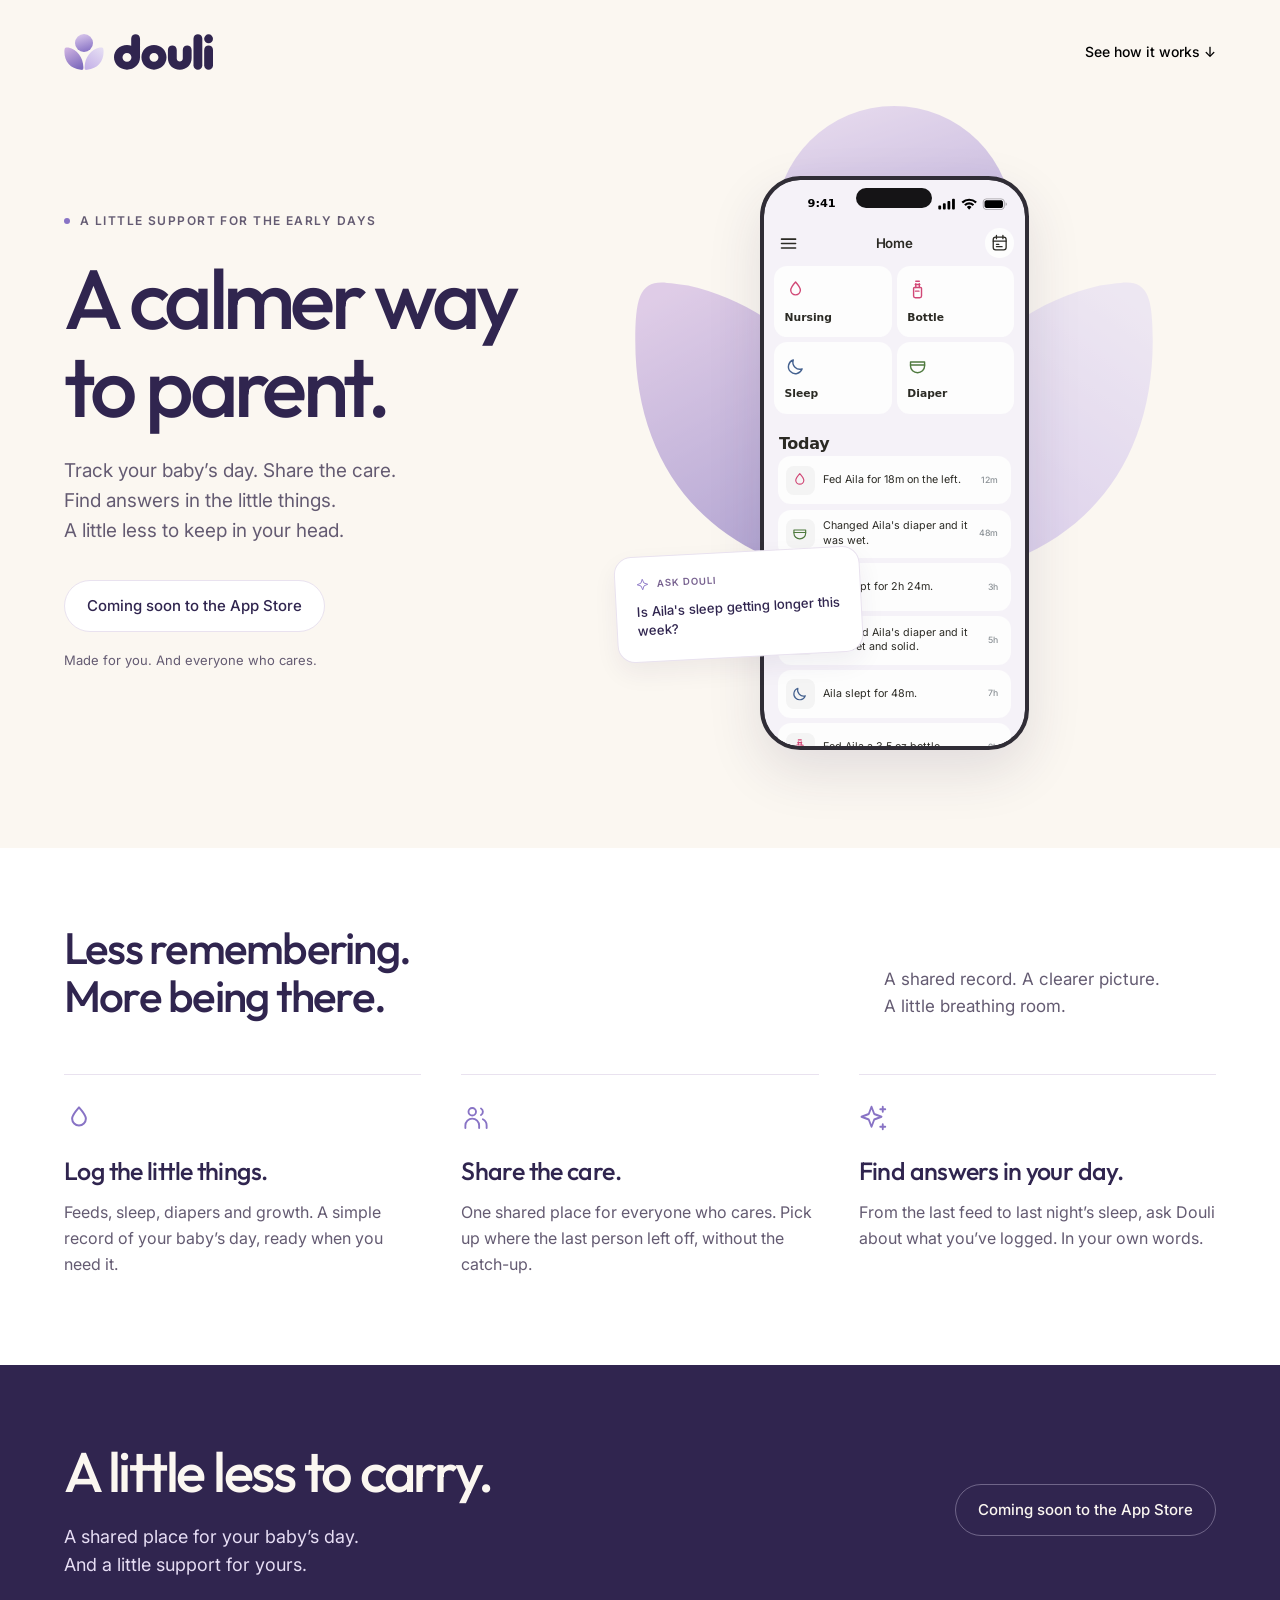
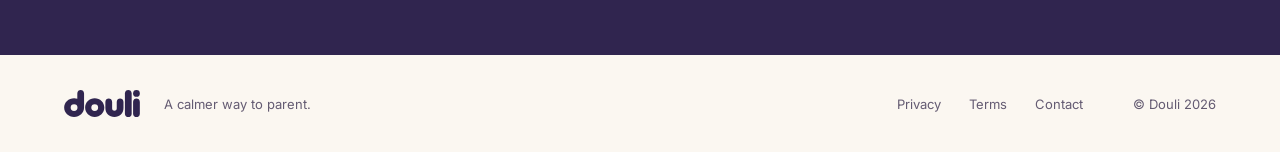
==== index.html @ 7cd70895 ""See how it works" moves to the header, phones included Co-Authored-By: Claude Opus 5.5 <noreply@ant" ====
<!doctype html>
<html lang="en">
<head>
  <meta charset="utf-8">
  <meta name="viewport" content="width=device-width, initial-scale=1, viewport-fit=cover">
  <title>Douli: Shared Baby Tracker for Feeds, Sleep &amp; Diapers</title>
  <meta name="description" content="Douli is a calm baby tracker for the whole household. Log feeds, bottles, sleep and diapers in a tap, share one log with your partner and family, and ask Douli AI about the little things.">
  <link rel="canonical" href="https://getdouli.com/">
  <meta name="theme-color" content="#FBF7F1">
  <meta property="og:type" content="website">
  <meta property="og:site_name" content="Douli">
  <meta property="og:url" content="https://getdouli.com/">
  <meta property="og:title" content="Douli: a calmer way to parent">
  <meta property="og:description" content="Track your baby's day. Share the care. Find answers in the little things.">
  <meta property="og:image" content="https://getdouli.com/img/og.png">
  <meta property="og:image:width" content="1200">
  <meta property="og:image:height" content="630">
  <meta property="og:image:alt" content="Douli: a calmer way to parent.">
  <meta name="twitter:card" content="summary_large_image">
  <meta name="twitter:title" content="Douli: a calmer way to parent">
  <meta name="twitter:description" content="Track your baby's day. Share the care. Find answers in the little things.">
  <meta name="twitter:image" content="https://getdouli.com/img/og.png">
  <script type="application/ld+json">
  {
    "@context": "https://schema.org",
    "@graph": [
      {
        "@type": "WebSite",
        "@id": "https://getdouli.com/#website",
        "url": "https://getdouli.com/",
        "name": "Douli",
        "publisher": { "@id": "https://getdouli.com/#organization" }
      },
      {
        "@type": "Organization",
        "@id": "https://getdouli.com/#organization",
        "name": "Studio 4074",
        "url": "https://getdouli.com/",
        "logo": "https://getdouli.com/icon.png",
        "email": "hello@getdouli.com"
      },
      {
        "@type": "MobileApplication",
        "name": "Douli",
        "url": "https://getdouli.com/",
        "operatingSystem": "iOS",
        "applicationCategory": "HealthApplication",
        "description": "A calm baby tracker for the whole household: feeds, bottles, sleep and diapers in one shared log, with Douli AI for questions about the little things.",
        "image": "https://getdouli.com/img/og.png",
        "offers": { "@type": "Offer", "price": "0", "priceCurrency": "USD" },
        "publisher": { "@id": "https://getdouli.com/#organization" }
      }
    ]
  }
  </script>
  <link rel="icon" href="icon.png">
  <link rel="apple-touch-icon" href="apple-touch-icon.png">
  <link rel="preconnect" href="https://fonts.googleapis.com">
  <link rel="preconnect" href="https://fonts.gstatic.com" crossorigin>
  <link rel="stylesheet" href="https://fonts.googleapis.com/css2?family=Inter:wght@400;500;600&family=Outfit:wght@500&display=swap">
  <link rel="stylesheet" href="styles.css">
</head>
<!-- coming-soon: hides every "Get the app" button and App Store badge and
     shows the .soon pills instead. Remove the class at launch. -->
<body class="coming-soon">
  <!-- Built from the Paper file "Nura", page "Website" (Desktop, Mobile and
       "Get the app modal" artboards). -->

  <svg width="0" height="0" style="position:absolute" aria-hidden="true">
    <defs>
      <linearGradient id="petal-a" x1=".28" y1="0" x2=".6" y2="1"><stop stop-color="#D8C6EB"/><stop offset="1" stop-color="#8873C5"/></linearGradient>
      <linearGradient id="petal-b" x1=".2" y1="0" x2=".65" y2="1"><stop stop-color="#CDB1E1"/><stop offset="1" stop-color="#7D6ABC"/></linearGradient>
      <linearGradient id="petal-c" x1=".8" y1="0" x2=".2" y2="1"><stop stop-color="#E5DDF3"/><stop offset="1" stop-color="#C4B1E7"/></linearGradient>
      <symbol id="symbol" viewBox="0 0 200 180">
        <circle cx="100" cy="45" r="45" fill="url(#petal-a)"/>
        <path d="M14 67C4 66 2 72 2 89C2 139 32 173 84 179C95 181 97 177 97 166C96 119 66 78 22 68C19 67.5 16 67.1 14 67Z" fill="url(#petal-b)"/>
        <path d="M186 67C196 66 198 72 198 89C198 139 168 173 116 179C105 181 103 177 103 166C104 119 134 78 178 68C181 67.5 184 67.1 186 67Z" fill="url(#petal-c)"/>
      </symbol>
      <symbol id="wordmark" viewBox="0 0 213 76">
        <path fill-rule="evenodd" d="M37 9.5C37-3.167 56-3.167 56 9.5V49.5C56 64.8 43.6 76 28 76C12.4 76 0 64.5 0 49.5C0 34.5 12.4 23 28 23C31.2 23 34.2 23.5 37 24.5V9.5ZM37.5 49.5A9.6 9.6 0 1 0 18.3 49.5A9.6 9.6 0 1 0 37.5 49.5Z"/>
        <path fill-rule="evenodd" d="M113 49.5C113 64.5 101 76 86 76C71 76 59 64.5 59 49.5C59 34.5 71 23 86 23C101 23 113 34.5 113 49.5ZM95.6 49.5A9.6 9.6 0 1 0 76.4 49.5A9.6 9.6 0 1 0 95.6 49.5Z"/>
        <path d="M116 33.5C116 20.833 135 20.833 135 33.5V52C135 60.5 148 60.5 148 52V33.5C148 20.833 167 20.833 167 33.5V51C167 66.4 156.3 76 141.5 76C126.7 76 116 66.4 116 51V33.5Z"/>
        <path d="M171 9.5C171-3.167 190-3.167 190 9.5V66.5C190 79.167 171 79.167 171 66.5V9.5Z"/>
        <path d="M194 33.5C194 20.833 213 20.833 213 33.5V66.5C213 79.167 194 79.167 194 66.5V33.5Z"/>
        <circle cx="203.5" cy="9.5" r="9.5"/>
      </symbol>
      <symbol id="i-apple" viewBox="0 0 24 24"><path fill="currentColor" d="M17.05 12.536c.031 3.232 2.836 4.307 2.867 4.321-.024.076-.448 1.532-1.478 3.037-.89 1.301-1.813 2.596-3.268 2.623-1.43.026-1.89-.848-3.525-.848-1.634 0-2.144.821-3.498.874-1.404.053-2.474-1.407-3.372-2.703-1.835-2.651-3.237-7.49-1.354-10.758.936-1.623 2.609-2.65 4.425-2.676 1.382-.027 2.687.927 3.525.927.838 0 2.412-1.147 4.061-.979.69.029 2.628.279 3.873 2.1-.1.062-2.313 1.347-2.287 4.082M14.36 4.473c.746-.903 1.248-2.16 1.111-3.41-1.075.043-2.376.716-3.147 1.619-.691.799-1.296 2.078-1.132 3.303 1.198.093 2.422-.609 3.168-1.512"/></symbol>
      <symbol id="i-drop" viewBox="0 0 24 24"><path d="M12 3.5c3.2 3.6 5.5 6.3 5.5 9.1A5.5 5.5 0 0 1 12 18a5.5 5.5 0 0 1-5.5-5.4c0-2.8 2.3-5.5 5.5-9.1Z" fill="none" stroke="currentColor" stroke-width="1.6" stroke-linecap="round" stroke-linejoin="round"/></symbol>
      <symbol id="i-bottle" viewBox="0 0 24 24"><g fill="none" stroke="currentColor" stroke-width="1.6" stroke-linecap="round" stroke-linejoin="round"><path d="M10 2.6h4M9.4 6.2h5.2M8.5 9.6h7a1 1 0 0 1 1 1v8.8a2 2 0 0 1-2 2h-5a2 2 0 0 1-2-2v-8.8a1 1 0 0 1 1-1Z"/><path d="M10 5.4V9.6m4-4.2v4.2M9.6 13.8h4"/></g></symbol>
      <symbol id="i-moon" viewBox="0 0 24 24"><path d="M19.5 14.6A8 8 0 0 1 9.4 4.5a8 8 0 1 0 10.1 10.1Z" fill="none" stroke="currentColor" stroke-width="1.6" stroke-linecap="round" stroke-linejoin="round"/></symbol>
      <symbol id="i-diaper" viewBox="0 0 24 24"><g fill="none" stroke="currentColor" stroke-width="1.6" stroke-linecap="round" stroke-linejoin="round"><path d="M4 6.8h16v4.6c0 4.2-3.6 7.6-8 7.6s-8-3.4-8-7.6Z"/><path d="M4 10.2h16"/></g></symbol>
      <symbol id="i-people" viewBox="0 0 24 24"><g fill="none" stroke="currentColor" stroke-width="1.5" stroke-linecap="round"><circle cx="9" cy="7" r="3"/><path d="M3.5 20v-2a5.5 5.5 0 0 1 11 0v2M16 4.4a3 3 0 0 1 0 5.2M17.5 13a5.5 5.5 0 0 1 3 5v2"/></g></symbol>
      <symbol id="i-sparkles" viewBox="0 0 24 24"><path d="m10 3 2.2 5.8L18 11l-5.8 2.2L10 19l-2.2-5.8L2 11l5.8-2.2ZM19 3v4m-2-2h4m-2 12v4m-2-2h4" fill="none" stroke="currentColor" stroke-width="1.5" stroke-linecap="round" stroke-linejoin="round"/></symbol>
      <symbol id="i-spark" viewBox="0 0 24 24"><path d="m12 3 2.5 6.5L21 12l-6.5 2.5L12 21l-2.5-6.5L3 12l6.5-2.5Z" fill="none" stroke="currentColor" stroke-width="1.5"/></symbol>
    </defs>
  </svg>

  <div class="paper">
    <header class="site-header wrap">
      <a class="brand" href="./" aria-label="Douli home">
        <svg class="brand-symbol" aria-hidden="true"><use href="#symbol"/></svg>
        <svg class="brand-wordmark" aria-hidden="true"><use href="#wordmark"/></svg>
      </a>
      <nav class="site-nav">
        <a href="#how">See how it works ↓</a>
        <button class="button button-ink button-sm" type="button" data-get-app>
          <svg aria-hidden="true"><use href="#i-apple"/></svg>Get the app
        </button>
      </nav>
      <!-- Swap the href for the App Store listing once it's live. -->
      <a class="badge badge-nav" href="#get"><img src="img/app-store-badge.svg" alt="Download on the App Store" width="120" height="40"></a>
    </header>

    <section class="hero wrap">
      <div class="hero-copy">
        <p class="eyebrow"><span class="dot" aria-hidden="true"></span>A little support for the early days</p>
        <h1>A calmer way<br>to parent.</h1>
        <p class="lede">Track your baby’s day. Share the care.<br>Find answers in the little things.<br>A little less to keep in your head.</p>
        <div class="hero-actions">
          <button class="button button-ink button-lg" type="button" data-get-app>
            <svg aria-hidden="true"><use href="#i-apple"/></svg>Get the app
          </button>
          <a class="badge badge-hero" href="#get"><img src="img/app-store-badge.svg" alt="Download on the App Store" width="180" height="60"></a>
          <span class="soon">Coming soon to the App Store</span>
        </div>
        <p class="hero-note">Made for you. And everyone who cares.</p>
      </div>

      <div class="hero-art" role="img" aria-label="Douli's Home screen: Nursing, Bottle, Sleep and Diaper tiles above today's log, with an Ask Douli question beside it">
        <svg class="hero-petals" aria-hidden="true"><use href="#symbol"/></svg>
        <div class="phone">
          <div class="screen">
            <div class="status">
              <span class="status-time">9:41</span>
              <svg class="status-icons" viewBox="0 0 82 22" aria-hidden="true"><path d="M3.7 13H2.5a1 1 0 0 0-1 1v2.5a1 1 0 0 0 1 1h1.2a1 1 0 0 0 1-1V14a1 1 0 0 0-1-1m5.2-2.5H7.7a1 1 0 0 0-1 1v5a1 1 0 0 0 1 1h1.2a1 1 0 0 0 1-1v-5a1 1 0 0 0-1-1M14.1 8h-1.2a1 1 0 0 0-1 1v7.5a1 1 0 0 0 1 1h1.2a1 1 0 0 0 1-1V9a1 1 0 0 0-1-1m5.2-2.5h-1.2a1 1 0 0 0-1 1v10a1 1 0 0 0 1 1h1.2a1 1 0 0 0 1-1v-10a1 1 0 0 0-1-1"/><path fill-rule="evenodd" d="M36.57 7.8c2.49 0 4.88.92 6.68 2.58.14.13.36.12.49 0l1.3-1.27a.34.34 0 0 0 0-.5 12.55 12.55 0 0 0-16.93 0 .34.34 0 0 0 0 .5l1.3 1.26c.13.13.34.14.48 0a10 10 0 0 1 6.68-2.57m0 4.22a5.4 5.4 0 0 1 3.67 1.44c.14.13.35.13.48 0l1.3-1.33a.37.37 0 0 0-.01-.52 7.9 7.9 0 0 0-10.88 0 .37.37 0 0 0 0 .52l1.29 1.32c.13.14.34.14.48 0 1-.92 2.31-1.43 3.67-1.43m2.52 2.8q0 .15-.1.28l-2.18 2.45a.3.3 0 0 1-.24.11.3.3 0 0 1-.24-.1l-2.18-2.46a.43.43 0 0 1 .01-.56 3.44 3.44 0 0 1 4.82 0 .4.4 0 0 1 .11.28"/><path fill-rule="evenodd" opacity=".35" d="M70.5 5c2.05 0 3.08 0 3.88.34a4.3 4.3 0 0 1 2.28 2.28c.34.8.34 1.83.34 3.88s0 3.08-.34 3.88a4.3 4.3 0 0 1-2.28 2.28c-.8.34-1.83.34-3.88.34h-12c-2.05 0-3.08 0-3.88-.34a4.3 4.3 0 0 1-2.28-2.28c-.34-.8-.34-1.83-.34-3.88s0-3.08.34-3.88a4.3 4.3 0 0 1 2.28-2.28C55.42 5 56.45 5 58.5 5zM58.28 6c-1.85 0-2.77 0-3.48.36a3.3 3.3 0 0 0-1.44 1.44C53 8.5 53 9.43 53 11.28v.44c0 1.85 0 2.77.36 3.48a3.3 3.3 0 0 0 1.44 1.44c.7.36 1.63.36 3.48.36h12.44c1.85 0 2.77 0 3.48-.36a3.3 3.3 0 0 0 1.44-1.44c.36-.7.36-1.63.36-3.48v-.44c0-1.85 0-2.77-.36-3.48a3.3 3.3 0 0 0-1.44-1.44C73.5 6 72.57 6 70.72 6z"/><path d="M54 11c0-1.4 0-2.1.27-2.63a2.5 2.5 0 0 1 1.1-1.1C55.9 7 56.6 7 58 7h13c1.4 0 2.1 0 2.64.27q.72.37 1.09 1.1C75 8.9 75 9.6 75 11v1c0 1.4 0 2.1-.27 2.64a2.5 2.5 0 0 1-1.1 1.09C73.1 16 72.4 16 71 16H58c-1.4 0-2.1 0-2.63-.27a2.5 2.5 0 0 1-1.1-1.1C54 14.1 54 13.4 54 12z"/><path opacity=".35" d="M78 9.5v4.08a2.2 2.2 0 0 0 1.33-2.04A2.2 2.2 0 0 0 78 9.5"/></svg>
            </div>
            <div class="app-bar">
              <svg class="app-menu" viewBox="0 0 24 24" aria-hidden="true"><path d="M4 7h16M4 12h16M4 17h16" fill="none" stroke="currentColor" stroke-width="1.8" stroke-linecap="round"/></svg>
              <span class="app-title">Home</span>
              <span class="app-cal"><svg viewBox="0 0 24 24" aria-hidden="true"><g fill="none" stroke="currentColor" stroke-width="1.6" stroke-linecap="round" stroke-linejoin="round"><rect x="4" y="5" width="16" height="16" rx="3"/><path d="M8 3v4m8-4v4M4 10h16M8 14h3m-3 3h7"/></g></svg></span>
            </div>
            <div class="tiles">
              <div class="tile"><svg class="c-feed"><use href="#i-drop"/></svg>Nursing</div>
              <div class="tile"><svg class="c-feed"><use href="#i-bottle"/></svg>Bottle</div>
              <div class="tile"><svg class="c-sleep"><use href="#i-moon"/></svg>Sleep</div>
              <div class="tile"><svg class="c-diaper"><use href="#i-diaper"/></svg>Diaper</div>
            </div>
            <p class="today">Today</p>
            <ul class="rows">
              <li><span class="row-icon"><svg class="c-feed"><use href="#i-drop"/></svg></span><span class="row-text">Fed Aila for 18m on the left.</span><span class="row-age">12m</span></li>
              <li><span class="row-icon"><svg class="c-diaper"><use href="#i-diaper"/></svg></span><span class="row-text">Changed Aila's diaper and it was wet.</span><span class="row-age">48m</span></li>
              <li><span class="row-icon"><svg class="c-sleep"><use href="#i-moon"/></svg></span><span class="row-text">Aila slept for 2h 24m.</span><span class="row-age">3h</span></li>
              <li><span class="row-icon"><svg class="c-diaper"><use href="#i-diaper"/></svg></span><span class="row-text">Changed Aila's diaper and it was wet and solid.</span><span class="row-age">5h</span></li>
              <li><span class="row-icon"><svg class="c-sleep"><use href="#i-moon"/></svg></span><span class="row-text">Aila slept for 48m.</span><span class="row-age">7h</span></li>
              <li><span class="row-icon"><svg class="c-feed"><use href="#i-bottle"/></svg></span><span class="row-text">Fed Aila a 3.5 oz bottle.</span><span class="row-age">9h</span></li>
            </ul>
          </div>
          <span class="island" aria-hidden="true"></span>
        </div>
        <div class="ask-card">
          <p class="ask-label"><svg aria-hidden="true"><use href="#i-spark"/></svg>Ask Douli</p>
          <p class="ask-question">Is Aila's sleep getting longer this week?</p>
        </div>
      </div>
    </section>
  </div>

  <section class="benefits" id="how">
    <div class="wrap">
      <div class="benefits-head">
        <h2>Less remembering.<br>More being there.</h2>
        <p>A shared record. A clearer picture.<br>A little breathing room.</p>
      </div>
      <div class="benefit-grid">
        <article class="benefit">
          <svg class="benefit-icon" aria-hidden="true"><use href="#i-drop"/></svg>
          <h3>Log the little things.</h3>
          <p>Feeds, sleep, diapers and growth. A simple record of your baby’s day, ready when you need it.</p>
        </article>
        <article class="benefit" id="shared">
          <svg class="benefit-icon" aria-hidden="true"><use href="#i-people"/></svg>
          <h3>Share the care.</h3>
          <p>One shared place for everyone who cares. Pick up where the last person left off, without the catch-up.</p>
        </article>
        <article class="benefit">
          <svg class="benefit-icon" aria-hidden="true"><use href="#i-sparkles"/></svg>
          <h3>Find answers in your day.</h3>
          <p>From the last feed to last night’s sleep, ask Douli about what you’ve logged. In your own words.</p>
        </article>
      </div>
    </div>
  </section>

  <section class="closing" id="get">
    <div class="wrap closing-inner">
      <div class="closing-copy">
        <h2>A little less <br class="m-break">to carry.</h2>
        <p>A shared place for your baby’s day.<br>And a little support for yours.</p>
      </div>
      <button class="button button-paper button-xl" type="button" data-get-app>
        <svg aria-hidden="true"><use href="#i-apple"/></svg>Get the app
      </button>
      <span class="soon soon-on-ink">Coming soon to the App Store</span>
      <a class="badge badge-closing" href="#get"><img src="img/app-store-badge.svg" alt="Download on the App Store" width="180" height="60"></a>
    </div>
  </section>

  <footer class="site-footer">
    <div class="wrap footer-inner">
      <div class="footer-brand">
        <svg class="footer-wordmark" role="img" aria-label="douli"><use href="#wordmark"/></svg>
        <span>A calmer way to parent.</span>
      </div>
      <div class="footer-links">
        <a href="privacy.html">Privacy</a>
        <!-- No terms page yet. -->
        <a href="privacy.html">Terms</a>
        <a href="mailto:hello@getdouli.com">Contact</a>
        <span class="footer-copy">© Douli 2026</span>
      </div>
    </div>
  </footer>

  <!-- "Get the app": a QR code to scan on desktop. -->
  <div class="modal" id="get-app" hidden>
    <div class="modal-scrim" data-close></div>
    <div class="modal-card" role="dialog" aria-modal="true" aria-labelledby="get-app-title">
      <button class="modal-close" type="button" data-close aria-label="Close">
        <svg viewBox="0 0 24 24" aria-hidden="true"><path d="m6 6 12 12M18 6 6 18" fill="none" stroke="currentColor" stroke-width="1.6" stroke-linecap="round"/></svg>
      </button>
      <div class="brand brand-modal" aria-hidden="true">
        <svg class="brand-symbol"><use href="#symbol"/></svg>
        <svg class="brand-wordmark"><use href="#wordmark"/></svg>
      </div>
      <h2 id="get-app-title">A little support,<br>one scan away.</h2>
      <p>Scan with your phone’s camera<br>to download Douli from the App Store.</p>
      <!-- PLACEHOLDER: the design's sample QR. Replace with one generated from
           the App Store URL once the listing is live. -->
      <div class="qr">
        <svg viewBox="0 0 33 33" role="img" aria-label="QR code for the App Store"><rect width="33" height="33" fill="#FFFFFF"/><path fill="#30254F" d="M4 4h7v1h-7zM13 4h1v1h-1zM16 4h1v1h-1zM22 4h7v1h-7zM4 5h1v1h-1zM10 5h1v1h-1zM14 5h3v1h-3zM18 5h2v1h-2zM22 5h1v1h-1zM28 5h1v1h-1zM4 6h1v1h-1zM6 6h3v1h-3zM10 6h1v1h-1zM12 6h3v1h-3zM16 6h1v1h-1zM19 6h2v1h-2zM22 6h1v1h-1zM24 6h3v1h-3zM28 6h1v1h-1zM4 7h1v1h-1zM6 7h3v1h-3zM10 7h1v1h-1zM13 7h3v1h-3zM18 7h1v1h-1zM22 7h1v1h-1zM24 7h3v1h-3zM28 7h1v1h-1zM4 8h1v1h-1zM6 8h3v1h-3zM10 8h1v1h-1zM14 8h1v1h-1zM17 8h3v1h-3zM22 8h1v1h-1zM24 8h3v1h-3zM28 8h1v1h-1zM4 9h1v1h-1zM10 9h1v1h-1zM13 9h1v1h-1zM17 9h3v1h-3zM22 9h1v1h-1zM28 9h1v1h-1zM4 10h7v1h-7zM12 10h1v1h-1zM14 10h1v1h-1zM16 10h1v1h-1zM18 10h1v1h-1zM20 10h1v1h-1zM22 10h7v1h-7zM12 11h3v1h-3zM16 11h2v1h-2zM4 12h3v1h-3zM8 12h5v1h-5zM14 12h2v1h-2zM18 12h1v1h-1zM20 12h3v1h-3zM26 12h1v1h-1zM4 13h1v1h-1zM7 13h1v1h-1zM9 13h1v1h-1zM11 13h2v1h-2zM14 13h2v1h-2zM20 13h2v1h-2zM28 13h1v1h-1zM4 14h1v1h-1zM6 14h1v1h-1zM10 14h1v1h-1zM13 14h1v1h-1zM17 14h1v1h-1zM19 14h1v1h-1zM21 14h1v1h-1zM23 14h2v1h-2zM5 15h2v1h-2zM8 15h1v1h-1zM15 15h1v1h-1zM19 15h1v1h-1zM23 15h1v1h-1zM26 15h3v1h-3zM4 16h5v1h-5zM10 16h3v1h-3zM16 16h1v1h-1zM20 16h4v1h-4zM25 16h2v1h-2zM5 17h3v1h-3zM13 17h1v1h-1zM15 17h3v1h-3zM21 17h1v1h-1zM23 17h1v1h-1zM25 17h1v1h-1zM4 18h1v1h-1zM6 18h1v1h-1zM10 18h1v1h-1zM12 18h1v1h-1zM14 18h3v1h-3zM18 18h4v1h-4zM23 18h3v1h-3zM28 18h1v1h-1zM5 19h1v1h-1zM8 19h2v1h-2zM11 19h1v1h-1zM14 19h1v1h-1zM16 19h5v1h-5zM23 19h1v1h-1zM25 19h4v1h-4zM4 20h1v1h-1zM8 20h3v1h-3zM12 20h1v1h-1zM14 20h2v1h-2zM18 20h7v1h-7zM26 20h3v1h-3zM12 21h2v1h-2zM15 21h1v1h-1zM18 21h1v1h-1zM20 21h1v1h-1zM24 21h1v1h-1zM26 21h3v1h-3zM4 22h7v1h-7zM12 22h1v1h-1zM14 22h1v1h-1zM17 22h1v1h-1zM20 22h1v1h-1zM22 22h1v1h-1zM24 22h1v1h-1zM4 23h1v1h-1zM10 23h1v1h-1zM12 23h1v1h-1zM15 23h1v1h-1zM19 23h2v1h-2zM24 23h1v1h-1zM26 23h1v1h-1zM4 24h1v1h-1zM6 24h3v1h-3zM10 24h1v1h-1zM12 24h1v1h-1zM14 24h1v1h-1zM16 24h1v1h-1zM19 24h9v1h-9zM4 25h1v1h-1zM6 25h3v1h-3zM10 25h1v1h-1zM13 25h1v1h-1zM15 25h3v1h-3zM20 25h1v1h-1zM23 25h2v1h-2zM26 25h2v1h-2zM4 26h1v1h-1zM6 26h3v1h-3zM10 26h1v1h-1zM12 26h1v1h-1zM14 26h3v1h-3zM18 26h1v1h-1zM20 26h1v1h-1zM22 26h1v1h-1zM26 26h1v1h-1zM28 26h1v1h-1zM4 27h1v1h-1zM10 27h1v1h-1zM12 27h2v1h-2zM16 27h5v1h-5zM25 27h4v1h-4zM4 28h7v1h-7zM12 28h2v1h-2zM15 28h1v1h-1zM18 28h1v1h-1zM21 28h1v1h-1zM26 28h1v1h-1zM28 28h1v1h-1z"/></svg>
      </div>
      <a class="badge badge-modal" href="#get"><img src="img/app-store-badge.svg" alt="Download on the App Store" width="144" height="48"></a>
    </div>
  </div>

  <script>
    (function () {
      var modal = document.getElementById('get-app');
      var lastFocus = null;
      function open() {
        lastFocus = document.activeElement;
        modal.hidden = false;
        document.documentElement.classList.add('modal-open');
        modal.querySelector('.modal-close').focus();
      }
      function close() {
        modal.hidden = true;
        document.documentElement.classList.remove('modal-open');
        if (lastFocus) lastFocus.focus();
      }
      document.querySelectorAll('[data-get-app]').forEach(function (b) { b.addEventListener('click', open); });
      modal.querySelectorAll('[data-close]').forEach(function (b) { b.addEventListener('click', close); });
      document.addEventListener('keydown', function (e) { if (e.key === 'Escape' && !modal.hidden) close(); });
    })();
  </script>
</body>
</html>
---- styles.css ----
/* Built from the Paper file "Nura", page "Website": a warm-paper hero with the
   phone and an Ask Douli card, a white benefits band, a deep-ink closing band,
   and a QR "Get the app" dialog on desktop. Light only, as designed.
   Colours are the Douli Lavender brand (DouliKit Palette, "MARK: Brand").
   The phone mock keeps the design's own category colours. */
:root {
  --paper: #FBF7F1;
  --white: #FFFFFF;
  --ink: #30254F;
  --body: #645B72;
  --lavender: #8873C5;
  --lavender-ink: #77618F;
  --line: #E9E2EF;
  --on-ink: #E6DDF4;
  --close-bg: #F1EBF5;
  --scrim: rgba(30, 24, 43, 0.46);

  /* The phone mock */
  --mock-screen: #F5F2F8;
  --mock-card: #FDFDFD;
  --mock-sunken: #F4F4F4;
  --mock-ink: #2B2A24;
  --mock-muted: #8B9196;
  --mock-feed: #D14876;
  --mock-sleep: #44618F;
  --mock-diaper: #4F7A3F;
  --bezel: #302D36;

  --display: "Outfit", "Avenir Next", "Helvetica Neue", Arial, sans-serif;
  --text: "Inter", -apple-system, BlinkMacSystemFont, "Segoe UI", Arial, sans-serif;
  color-scheme: light;
}

* { box-sizing: border-box; }

html { -webkit-text-size-adjust: 100%; scroll-behavior: smooth; }
html.modal-open { overflow: hidden; }

body {
  margin: 0;
  background: var(--paper);
  color: var(--ink);
  font-family: var(--text);
  font-size: 16px;
  line-height: 1.5;
  -webkit-font-smoothing: antialiased;
  -moz-osx-font-smoothing: grayscale;
}

img { max-width: 100%; display: block; }

a { color: inherit; }
a:focus-visible, button:focus-visible { outline: 2px solid var(--lavender); outline-offset: 3px; border-radius: 8px; }

.wrap {
  width: 100%;
  max-width: 1440px;
  margin: 0 auto;
  padding-left: max(88px, env(safe-area-inset-left, 0px));
  padding-right: max(88px, env(safe-area-inset-right, 0px));
}

h1, h2, h3 { margin: 0; font-family: var(--display); font-weight: 500; text-wrap: balance; }

/* Brand mark: the petal symbol beside the drawn wordmark. */

.brand { display: inline-flex; align-items: center; gap: 10px; color: var(--ink); text-decoration: none; }
.brand-symbol { width: 40px; height: 36px; flex: none; }
.brand-wordmark { width: 99px; height: 36px; flex: none; fill: var(--ink); }

/* Buttons */

.button {
  display: inline-flex;
  align-items: center;
  justify-content: center;
  gap: 12px;
  border: 0;
  border-radius: 999px;
  font-family: var(--text);
  font-weight: 500;
  cursor: pointer;
  text-decoration: none;
  white-space: nowrap;
  transition: transform 0.15s ease, background-color 0.15s ease;
}

.button:hover { transform: translateY(-1px); }
.button svg { width: 21px; height: 24px; flex: none; }

.button-ink { background: var(--ink); color: var(--paper); }
.button-ink:hover { background: #241B3E; }
.button-paper { background: var(--paper); color: var(--ink); font-weight: 600; }
.button-paper:hover { background: var(--white); }

.button-sm { padding: 14px 23px; font-size: 14px; line-height: 20px; }
.button-lg { padding: 19px 27px; font-size: 16px; line-height: 22px; }
.button-xl { padding: 21px 30px; font-size: 16px; line-height: 22px; }

.badge { display: none; flex: none; }
.badge img { width: 100%; height: auto; }

.text-link { font-size: 14px; font-weight: 500; line-height: 20px; color: #000000; text-decoration: none; }
.text-link:hover { text-decoration: underline; text-underline-offset: 3px; }

/* Header */

.site-header {
  display: flex;
  align-items: center;
  justify-content: space-between;
  min-height: 104px;
  padding-block: 24px;
  padding-left: max(64px, env(safe-area-inset-left, 0px));
  padding-right: max(64px, env(safe-area-inset-right, 0px));
}

.site-nav { display: flex; align-items: center; gap: 36px; }
.site-nav > a { font-size: 14px; font-weight: 500; line-height: 20px; color: #000000; text-decoration: none; }
.site-nav > a:hover { color: var(--ink); text-decoration: underline; text-underline-offset: 3px; }

/* Hero */

.paper { background: var(--paper); }

.hero {
  display: flex;
  gap: 64px;
  padding-top: 72px;
  padding-bottom: 54px;
  min-height: 744px;
}

.hero-copy {
  display: flex;
  flex-direction: column;
  align-items: flex-start;
  flex: 0 0 570px;
  min-width: 0;
  padding-top: 36px;
}

.eyebrow {
  display: flex;
  align-items: center;
  gap: 10px;
  margin: 0;
  color: var(--body);
  font-size: 12px;
  font-weight: 600;
  letter-spacing: 0.12em;
  line-height: 18px;
  text-transform: uppercase;
}

.dot { width: 6px; height: 6px; border-radius: 99px; background: var(--lavender); flex: none; }

h1 {
  margin-top: 24px;
  font-size: 84px;
  line-height: 88px;
  letter-spacing: -0.055em;
  color: var(--ink);
}

.lede { margin: 26px 0 0; max-width: 470px; color: var(--body); font-size: 19px; line-height: 30px; }

.hero-actions { display: flex; align-items: center; gap: 24px; margin-top: 34px; flex-wrap: wrap; }
.hero-note { margin: 18px 0 0; color: var(--body); font-size: 13px; line-height: 20px; }

/* The art is drawn at the design's own size (630 × 652) and zoomed to fit. */

.hero-art {
  position: relative;
  flex: 0 0 630px;
  width: 630px;
  height: 652px;
}

/* The symbol stands upright, centred on the phone and raised so its round
   top rises above the device while the two petals open out on either side. */
.hero-petals {
  position: absolute;
  left: 7px;
  top: -80px;
  width: 600px;
  height: 540px;
  opacity: 0.6;
}

.phone {
  position: absolute;
  left: 154px;
  top: 0;
  width: 306px;
  height: 652px;
  border: 5px solid var(--bezel);
  border-radius: 46px;
  background: var(--bezel);
  box-shadow: 0 24px 60px rgba(48, 37, 79, 0.125);
  overflow: hidden;
}

.screen {
  position: relative;
  height: 100%;
  border-radius: 40px;
  background: var(--mock-screen);
  overflow: hidden;
}

.island { position: absolute; left: 105px; top: 9px; width: 87px; height: 23px; border-radius: 18px; background: #151416; }

.status {
  display: flex;
  align-items: center;
  justify-content: space-between;
  padding: 16px 18px 14px 50px;
}

.status-time { font-family: -apple-system, system-ui, sans-serif; font-size: 12.9px; font-weight: 600; line-height: 16.7px; color: #000000; }
.status-icons { width: 82px; height: 22px; fill: #000000; }

.app-bar { display: flex; align-items: center; gap: 9px; padding: 3px 12px 0; }
.app-menu { width: 24px; height: 24px; margin: 4.7px; color: var(--mock-ink); flex: none; }
.app-title { flex: 1; text-align: center; font-size: 15.2px; font-weight: 600; letter-spacing: -0.02em; line-height: 18.2px; color: var(--mock-ink); }
.app-cal { display: grid; place-items: center; width: 33.4px; height: 33.4px; border-radius: 999px; background: var(--mock-card); color: var(--mock-ink); flex: none; }
.app-cal svg { width: 22px; height: 22px; }

.tiles { display: grid; grid-template-columns: 1fr 1fr; gap: 6px; padding: 9px 12px 24px; }

.tile {
  display: flex;
  flex-direction: column;
  align-items: flex-start;
  gap: 12px;
  padding: 15px 12px;
  border-radius: 15px;
  background: var(--mock-card);
  font-family: -apple-system, system-ui, sans-serif;
  font-size: 12.2px;
  font-weight: 600;
  line-height: 15.2px;
  color: var(--mock-ink);
}

.tile svg { width: 24px; height: 24px; }
.c-feed { color: var(--mock-feed); }
.c-sleep { color: var(--mock-sleep); }
.c-diaper { color: var(--mock-diaper); }

.today { margin: 0 0 3px; padding: 0 17.5px; font-family: -apple-system, system-ui, sans-serif; font-size: 18.2px; font-weight: 600; letter-spacing: -0.02em; line-height: 21.3px; color: var(--mock-ink); }

.rows { list-style: none; margin: 0; padding: 0 16px; display: flex; flex-direction: column; gap: 6px; }

.rows li {
  display: flex;
  align-items: center;
  gap: 9px;
  min-height: 54.7px;
  padding: 9px;
  border-radius: 15px;
  background: var(--mock-card);
}

.row-icon { display: grid; place-items: center; width: 33.4px; height: 33.4px; border-radius: 9px; background: var(--mock-sunken); flex: none; }
.row-icon svg { width: 20px; height: 20px; }
.row-text { flex: 1; min-width: 0; font-size: 12.2px; line-height: 16.7px; color: var(--mock-ink); }
.row-age { padding-right: 6px; font-size: 9.9px; font-weight: 500; line-height: 12.2px; color: var(--mock-muted); }

.ask-card {
  position: absolute;
  left: -12px;
  top: 434px;
  width: 279px;
  padding: 23px;
  border: 1px solid var(--line);
  border-radius: 20px;
  background: var(--white);
  box-shadow: 0 12px 28px rgba(48, 37, 79, 0.063);
  transform: rotate(-3deg);
  transform-origin: 0 0;
}

.ask-label {
  display: flex;
  align-items: center;
  gap: 8px;
  margin: 0;
  color: var(--lavender-ink);
  font-size: 11px;
  font-weight: 600;
  letter-spacing: 0.1em;
  line-height: 16px;
  text-transform: uppercase;
}

.ask-label svg { width: 16px; height: 16px; color: var(--lavender); flex: none; }
.ask-question { margin: 12px 0 0; color: var(--ink); font-size: 15px; font-weight: 500; line-height: 22px; }

/* Benefits */

.benefits { background: var(--white); padding-block: 76px 88px; }

.benefits-head { display: flex; align-items: flex-end; justify-content: space-between; gap: 40px; }
.benefits-head h2 { font-size: 44px; line-height: 48px; letter-spacing: -0.04em; color: var(--ink); }
.benefits-head p { flex: 0 0 332px; margin: 0; color: var(--body); font-size: 17px; line-height: 27px; }

.benefit-grid { display: grid; grid-template-columns: repeat(3, minmax(0, 1fr)); gap: 40px; margin-top: 54px; }

.benefit { display: flex; flex-direction: column; align-items: flex-start; padding-top: 28px; border-top: 1px solid var(--line); }
.benefit-icon { width: 30px; height: 30px; color: var(--lavender); }
.benefit h3 { margin-top: 22px; font-size: 25px; line-height: 32px; letter-spacing: -0.025em; color: var(--ink); }
.benefit p { margin: 12px 0 0; max-width: 358px; color: var(--body); font-size: 16px; line-height: 26px; }

/* Closing */

.closing { background: var(--ink); color: var(--paper); }

.closing-inner { display: flex; align-items: center; justify-content: space-between; gap: 32px; padding-block: 76px; }
.closing-copy { display: flex; flex-direction: column; gap: 20px; }
.m-break { display: none; }
.closing h2 { font-size: 56px; line-height: 62px; letter-spacing: -0.04em; color: var(--paper); }
.closing p { margin: 0; color: var(--on-ink); font-size: 18px; line-height: 28px; }

/* Footer */

.site-footer { background: var(--paper); }

.footer-inner {
  display: flex;
  align-items: center;
  justify-content: space-between;
  gap: 24px;
  padding-block: 35px;
  padding-left: max(64px, env(safe-area-inset-left, 0px));
  padding-right: max(64px, env(safe-area-inset-right, 0px));
}

.footer-brand { display: flex; align-items: center; gap: 24px; color: var(--body); font-size: 13px; line-height: 20px; }
.footer-wordmark { width: 76px; height: 27px; fill: var(--ink); flex: none; }
.footer-links { display: flex; align-items: center; gap: 28px; color: var(--body); font-size: 13px; line-height: 20px; }
.footer-links a { color: var(--body); text-decoration: none; }
.footer-links a:hover { color: var(--ink); text-decoration: underline; text-underline-offset: 3px; }
.footer-copy { margin-left: 22px; }

/* Get the app dialog */

.modal { position: fixed; inset: 0; z-index: 50; display: grid; place-items: center; padding: 24px; }
.modal[hidden] { display: none; }
.modal-scrim { position: absolute; inset: 0; background: var(--scrim); }

.modal-card {
  position: relative;
  display: flex;
  flex-direction: column;
  align-items: center;
  width: 480px;
  max-width: 100%;
  max-height: 100%;
  overflow: auto;
  padding: 40px 40px 36px;
  border-radius: 28px;
  background: var(--paper);
  box-shadow: 0 24px 80px rgba(23, 16, 29, 0.21);
  text-align: center;
}

.brand-modal { gap: 8px; }
.brand-modal .brand-symbol { width: 36px; height: 33px; }
.brand-modal .brand-wordmark { width: 88px; height: 32px; }

.modal-card h2 { margin-top: 28px; font-size: 38px; line-height: 44px; letter-spacing: -0.04em; color: var(--ink); }
.modal-card p { margin: 16px 0 0; color: var(--body); font-size: 16px; line-height: 25px; }

.modal-close {
  position: absolute;
  top: 18px;
  right: 18px;
  display: grid;
  place-items: center;
  width: 32px;
  height: 32px;
  border: 0;
  border-radius: 999px;
  background: var(--close-bg);
  color: var(--body);
  cursor: pointer;
}

.modal-close svg { width: 16px; height: 16px; }

.qr { margin-top: 24px; padding: 2px; border: 1px solid var(--on-ink); border-radius: 16px; background: var(--white); overflow: hidden; }
.qr svg { display: block; width: 220px; height: 220px; }

.badge-modal { display: block; width: 144px; margin-top: 24px; }

/* Long-form pages (privacy) share the header, footer and type. */

.prose { max-width: 720px; padding-block: 24px 96px; }
.prose h1 { margin: 0 0 12px; font-size: 52px; line-height: 56px; letter-spacing: -0.045em; }
.prose h2 { margin: 40px 0 12px; font-size: 26px; line-height: 32px; letter-spacing: -0.025em; }
.prose p, .prose li { color: var(--body); font-size: 16px; line-height: 26px; }
.prose a { color: var(--ink); }
.prose .updated { color: var(--body); font-size: 14px; }

@media (prefers-reduced-motion: reduce) {
  html { scroll-behavior: auto; }
  .button { transition: none; }
}

/* Narrower desktops: keep the hero's two columns, zoom the art down. */

@media (max-width: 1360px) {
  .wrap { padding-left: max(64px, env(safe-area-inset-left, 0px)); padding-right: max(64px, env(safe-area-inset-right, 0px)); }
  .hero { gap: 40px; }
  .hero-copy { flex-basis: 520px; }
  .hero-art { zoom: 0.88; }
}

@media (max-width: 1180px) {
  h1 { font-size: 72px; line-height: 76px; }
  .hero-copy { flex: 1 1 auto; }
  .hero-art { zoom: 0.74; }
  .benefit-grid { gap: 28px; }
  .closing h2 { font-size: 48px; line-height: 54px; }
}

@media (max-width: 960px) {
  h1 { font-size: 62px; line-height: 66px; }
  .lede { font-size: 17px; line-height: 27px; }
  .hero-art { zoom: 0.62; }
  .benefits-head { flex-direction: column; align-items: flex-start; gap: 16px; }
  .benefits-head p { flex: none; }
}

/* Phones: the Mobile artboard. One column, App Store badges in place of the
   Get the app buttons and dialog. */

@media (max-width: 760px) {
  .wrap, .site-header, .footer-inner {
    padding-left: max(24px, env(safe-area-inset-left, 0px));
    padding-right: max(24px, env(safe-area-inset-right, 0px));
  }

  .site-header { min-height: 0; padding-block: 12px 16px; }
  .brand { gap: 8px; }
  .brand-symbol { width: 30px; height: 27px; }
  .brand-wordmark { width: 79px; height: 28px; }
  /* The section link stays; "Get the app" gives way to the badge. */
  .site-nav .button { display: none; }
  .badge-nav { display: block; width: 120px; }

  .hero { flex-direction: column; gap: 42px; min-height: 0; padding-top: 44px; padding-bottom: 0; }
  .hero-copy { flex: none; padding-top: 0; }
  .eyebrow { font-size: 10.5px; letter-spacing: 0.1em; }
  .dot { display: none; }
  h1 { margin-top: 20px; font-size: 57px; line-height: 59px; letter-spacing: -0.05em; }
  .lede { margin-top: 24px; font-size: 17px; line-height: 27px; }
  .hero-actions { flex-direction: column; align-items: flex-start; gap: 16px; margin-top: 30px; }
  .hero-actions .button { display: none; }
  .badge-hero { display: block; width: 180px; }
  .hero-note { display: none; }

  /* The mobile preview: 390 wide, phone at 0.85 of the desktop one, centred,
     with the petals level behind it and the card over its lower left. */
  .hero-art {
    zoom: 1;
    flex: none;
    align-self: center;
    width: 390px;
    max-width: calc(100% + 48px);
    height: 654px;
    margin-inline: -24px;
    overflow: hidden;
  }

  .hero-petals { left: 31px; top: 0; width: 360px; height: 324px; opacity: 0.55; }
  .phone { left: 95px; top: 82px; zoom: 0.85; }
  .ask-card { left: 24px; top: 436px; width: 259px; padding: 20px; }

  .benefits { padding-block: 60px; }
  .benefits-head h2 { font-size: 36px; line-height: 40px; }
  .benefit-grid { grid-template-columns: 1fr; gap: 28px; margin-top: 32px; }
  .benefit { display: grid; grid-template-columns: 30px 1fr; column-gap: 12px; align-items: center; padding-top: 28px; }
  .benefit h3 { margin-top: 0; font-size: 22px; line-height: 28px; }
  .benefit p { grid-column: 1 / -1; margin-top: 12px; max-width: none; }

  .closing-inner { flex-direction: column; align-items: flex-start; gap: 28px; padding-block: 56px; }
  .closing h2 { font-size: 44px; line-height: 48px; }
  .m-break { display: inline; }
  .closing .button { display: none; }
  .badge-closing { display: block; width: 180px; }

  .footer-inner { flex-direction: column; align-items: flex-start; gap: 28px; padding-block: 36px; }
  .footer-links { flex-wrap: wrap; gap: 16px 24px; }
  .footer-copy { margin-left: 0; flex-basis: 100%; }

  .prose h1 { font-size: 40px; line-height: 44px; }
}

/* Before launch (body.coming-soon): no way to get the app yet, so every
   "Get the app" button and App Store badge is hidden and a quiet pill says
   it's coming. */
.soon { display: none; }
.coming-soon [data-get-app], .coming-soon .badge, .coming-soon .modal { display: none !important; }
.coming-soon .soon {
  display: inline-flex;
  align-items: center;
  gap: 10px;
  padding: 14px 22px;
  border: 1px solid var(--line);
  border-radius: 999px;
  background: var(--white);
  color: var(--ink);
  font-size: 15px;
  font-weight: 500;
  line-height: 22px;
  white-space: nowrap;
}
.coming-soon .soon-on-ink { background: transparent; border-color: rgba(230, 221, 244, 0.35); color: var(--paper); }
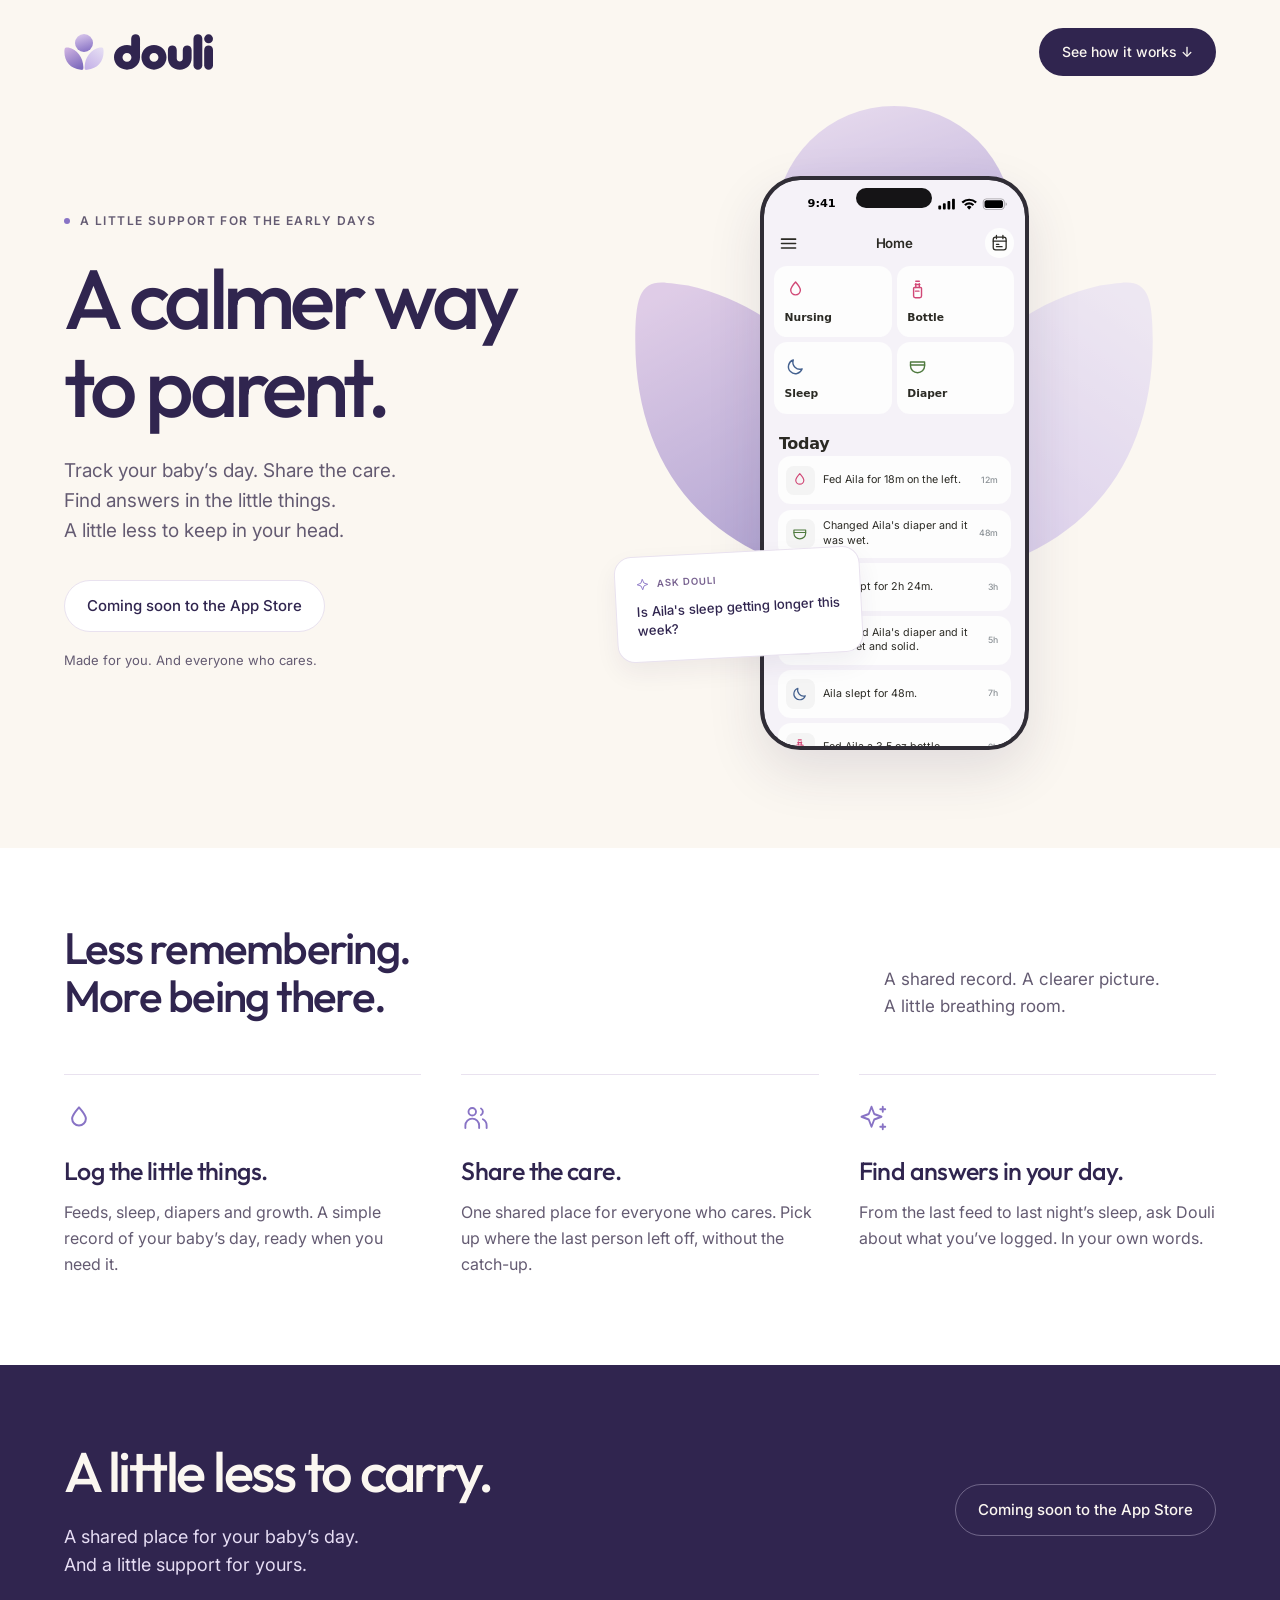
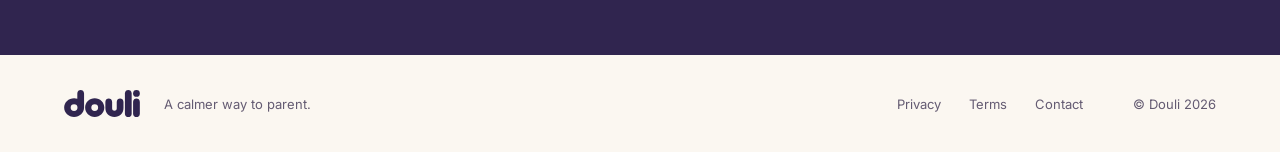
==== commit 38203e55: ""See how it works" is a button Co-Authored-By: Claude Opus 5.5 <noreply@anthropic.com>" ====
--- a/index.html
+++ b/index.html
@@ -102,7 +102,7 @@
         <svg class="brand-wordmark" aria-hidden="true"><use href="#wordmark"/></svg>
       </a>
       <nav class="site-nav">
-        <a href="#how">See how it works ↓</a>
+        <a class="button button-ink button-sm" href="#how">See how it works ↓</a>
         <button class="button button-ink button-sm" type="button" data-get-app>
           <svg aria-hidden="true"><use href="#i-apple"/></svg>Get the app
         </button>
@@ -122,6 +122,7 @@
           </button>
           <a class="badge badge-hero" href="#get"><img src="img/app-store-badge.svg" alt="Download on the App Store" width="180" height="60"></a>
           <span class="soon">Coming soon to the App Store</span>
+          <a class="button button-ink button-lg hero-how" href="#how">See how it works ↓</a>
         </div>
         <p class="hero-note">Made for you. And everyone who cares.</p>
       </div>
--- a/styles.css
+++ b/styles.css
@@ -101,6 +101,7 @@
 .badge img { width: 100%; height: auto; }
 
 .text-link { font-size: 14px; font-weight: 500; line-height: 20px; color: #000000; text-decoration: none; }
+.hero-how { display: none; }
 .text-link:hover { text-decoration: underline; text-underline-offset: 3px; }
 
 /* Header */
@@ -116,8 +117,8 @@
 }
 
 .site-nav { display: flex; align-items: center; gap: 36px; }
-.site-nav > a { font-size: 14px; font-weight: 500; line-height: 20px; color: #000000; text-decoration: none; }
-.site-nav > a:hover { color: var(--ink); text-decoration: underline; text-underline-offset: 3px; }
+.site-nav > a:not(.button) { font-size: 14px; font-weight: 500; line-height: 20px; color: #000000; text-decoration: none; }
+.site-nav > a:not(.button):hover { color: var(--ink); text-decoration: underline; text-underline-offset: 3px; }
 
 /* Hero */
 
@@ -447,8 +448,9 @@
   .brand { gap: 8px; }
   .brand-symbol { width: 30px; height: 27px; }
   .brand-wordmark { width: 79px; height: 28px; }
-  /* The section link stays; "Get the app" gives way to the badge. */
-  .site-nav .button { display: none; }
+  /* The section link moves under the hero's button. */
+  .site-nav { display: none; }
+  .hero-how { display: inline-flex; }
   .badge-nav { display: block; width: 120px; }
 
   .hero { flex-direction: column; gap: 42px; min-height: 0; padding-top: 44px; padding-bottom: 0; }
@@ -458,7 +460,7 @@
   h1 { margin-top: 20px; font-size: 57px; line-height: 59px; letter-spacing: -0.05em; }
   .lede { margin-top: 24px; font-size: 17px; line-height: 27px; }
   .hero-actions { flex-direction: column; align-items: flex-start; gap: 16px; margin-top: 30px; }
-  .hero-actions .button { display: none; }
+  .hero-actions .button:not(.hero-how) { display: none; }
   .badge-hero { display: block; width: 180px; }
   .hero-note { display: none; }
 
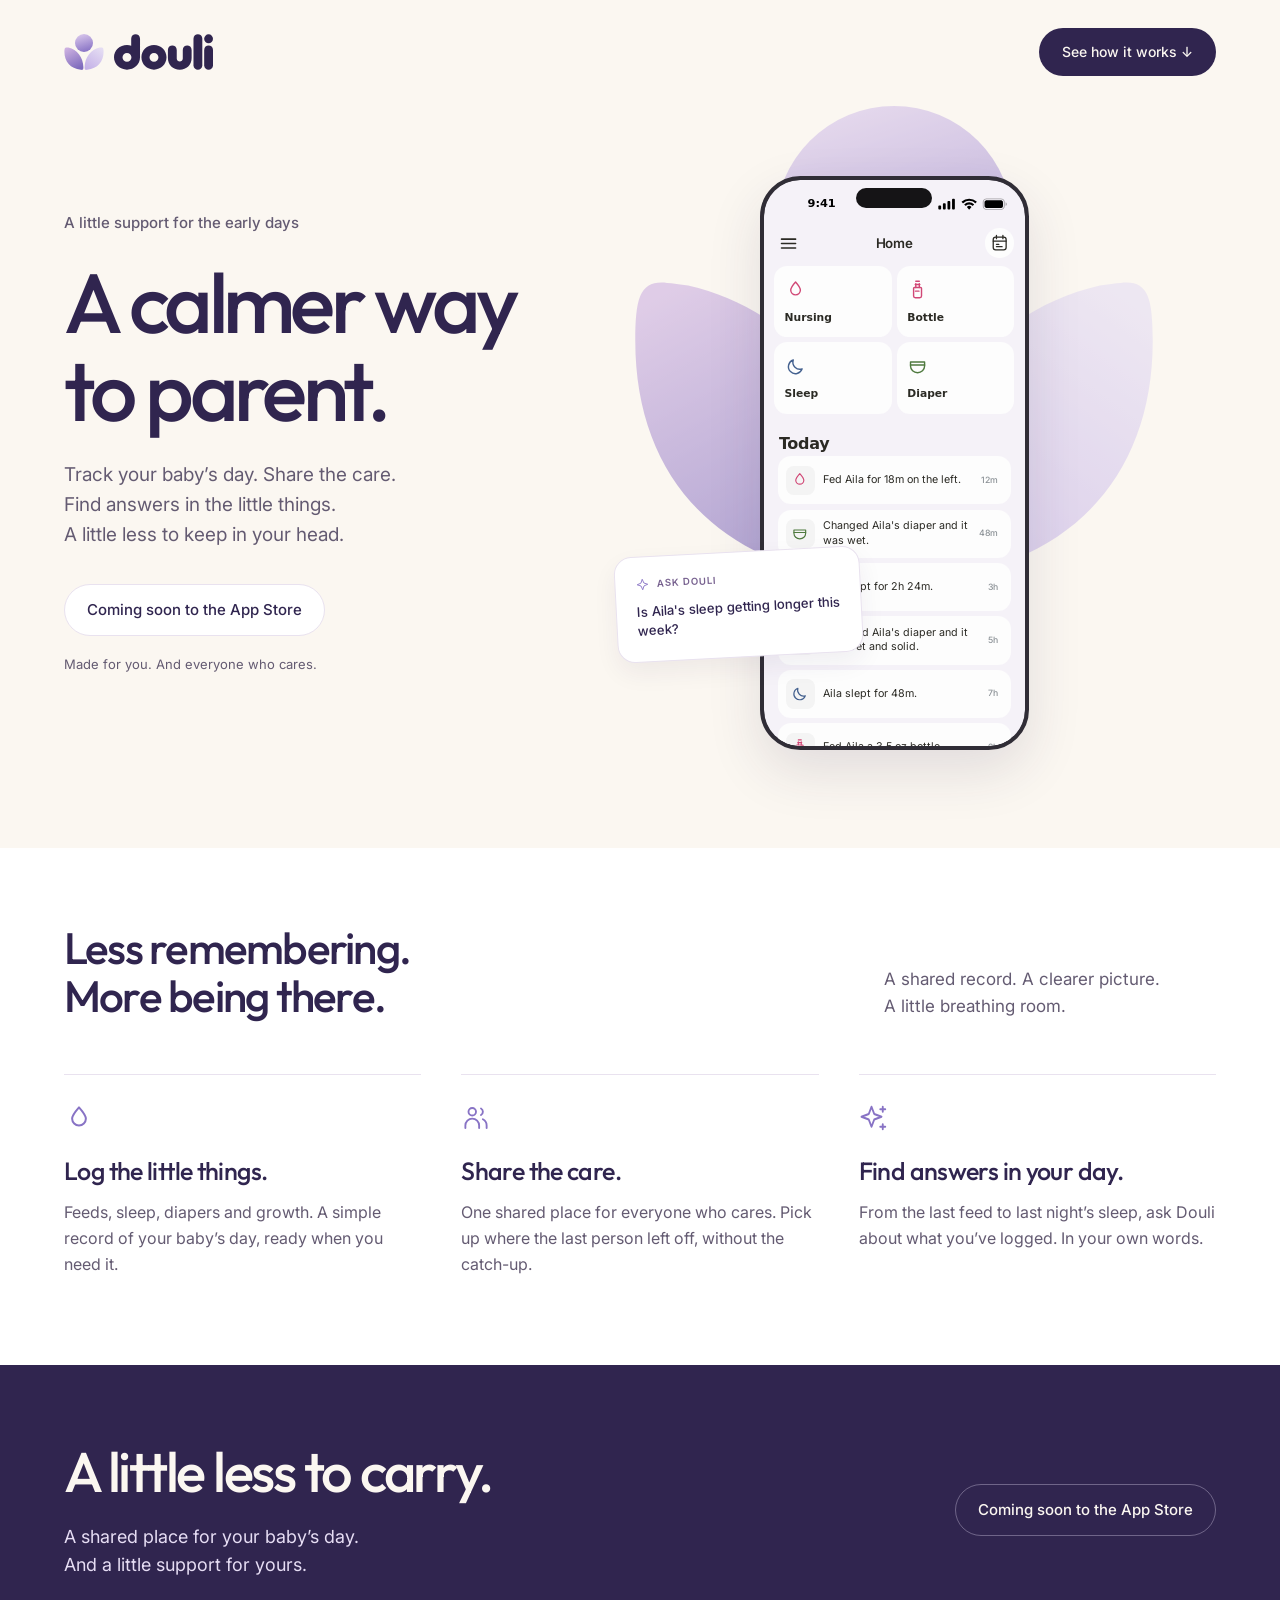
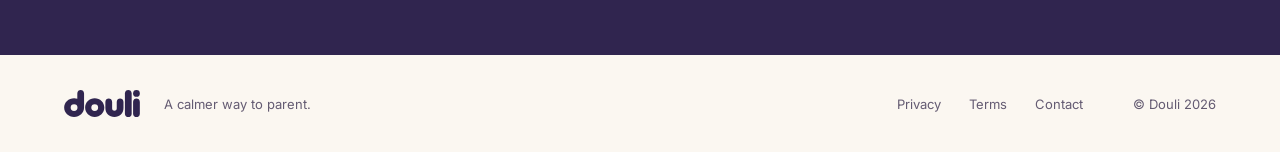
==== commit 9c1ad29a: "Hero eyebrow without the bullet or all caps Co-Authored-By: Claude Opus 5.5 <noreply@anthropic.com>" ====
--- a/index.html
+++ b/index.html
@@ -113,7 +113,7 @@
 
     <section class="hero wrap">
       <div class="hero-copy">
-        <p class="eyebrow"><span class="dot" aria-hidden="true"></span>A little support for the early days</p>
+        <p class="eyebrow">A little support for the early days</p>
         <h1>A calmer way<br>to parent.</h1>
         <p class="lede">Track your baby’s day. Share the care.<br>Find answers in the little things.<br>A little less to keep in your head.</p>
         <div class="hero-actions">
--- a/styles.css
+++ b/styles.css
@@ -147,11 +147,9 @@
   gap: 10px;
   margin: 0;
   color: var(--body);
-  font-size: 12px;
-  font-weight: 600;
-  letter-spacing: 0.12em;
-  line-height: 18px;
-  text-transform: uppercase;
+  font-size: 15px;
+  font-weight: 500;
+  line-height: 22px;
 }
 
 .dot { width: 6px; height: 6px; border-radius: 99px; background: var(--lavender); flex: none; }
@@ -455,7 +453,7 @@
 
   .hero { flex-direction: column; gap: 42px; min-height: 0; padding-top: 44px; padding-bottom: 0; }
   .hero-copy { flex: none; padding-top: 0; }
-  .eyebrow { font-size: 10.5px; letter-spacing: 0.1em; }
+  .eyebrow { font-size: 14px; line-height: 20px; }
   .dot { display: none; }
   h1 { margin-top: 20px; font-size: 57px; line-height: 59px; letter-spacing: -0.05em; }
   .lede { margin-top: 24px; font-size: 17px; line-height: 27px; }
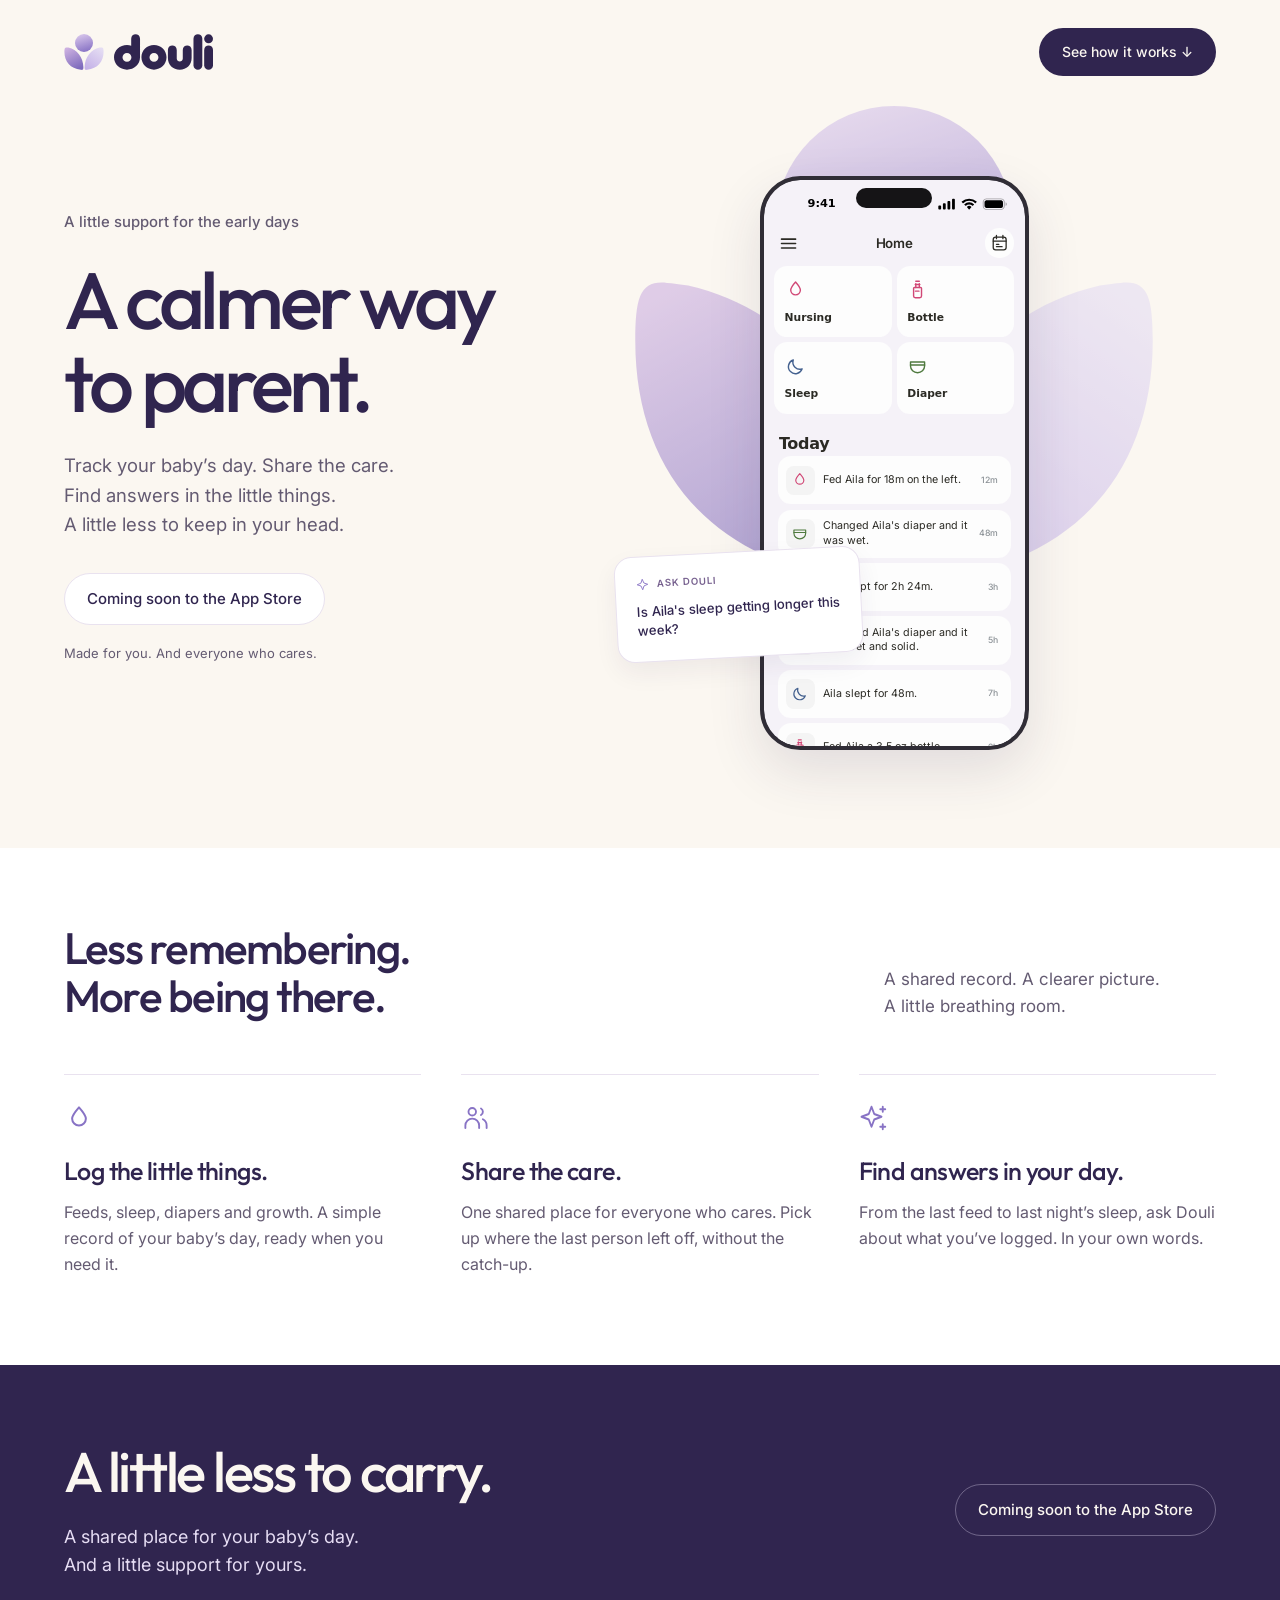
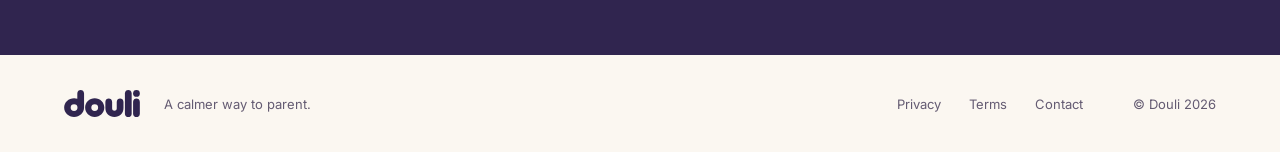
==== commit b327fa82: "Hero type scales fluidly; headline fits its column; stacks below 960 Co-Authored-By: Claude Opus 5.5" ====
--- a/index.html
+++ b/index.html
@@ -58,7 +58,8 @@
   <link rel="preconnect" href="https://fonts.googleapis.com">
   <link rel="preconnect" href="https://fonts.gstatic.com" crossorigin>
   <link rel="stylesheet" href="https://fonts.googleapis.com/css2?family=Inter:wght@400;500;600&family=Outfit:wght@500&display=swap">
-  <link rel="stylesheet" href="styles.css">
+  <!-- Bump ?v= whenever styles.css changes: Pages lets browsers keep it 10 minutes. -->
+  <link rel="stylesheet" href="styles.css?v=202611052044">
 </head>
 <!-- coming-soon: hides every "Get the app" button and App Store badge and
      shows the .soon pills instead. Remove the class at launch. -->
--- a/styles.css
+++ b/styles.css
@@ -139,6 +139,9 @@
   flex: 0 0 570px;
   min-width: 0;
   padding-top: 36px;
+  /* The headline sizes itself to this column (cqi), so it stays on two lines
+     however narrow the column gets. */
+  container-type: inline-size;
 }
 
 .eyebrow {
@@ -147,22 +150,25 @@
   gap: 10px;
   margin: 0;
   color: var(--body);
-  font-size: 15px;
+  font-size: clamp(14px, 0.1vw + 13.6px, 15px);
   font-weight: 500;
-  line-height: 22px;
+  line-height: 1.45;
 }
 
 .dot { width: 6px; height: 6px; border-radius: 99px; background: var(--lavender); flex: none; }
 
 h1 {
   margin-top: 24px;
-  font-size: 84px;
-  line-height: 88px;
+  /* Fluid between phone and desktop instead of stepping at breakpoints:
+     57px on a 390-wide phone, 84px from 1440 up. */
+  /* "A calmer way" runs about 5.4× the font size, so 18cqi keeps it on one line. */
+  font-size: min(clamp(50px, 2.57vw + 47px, 84px), 18cqi);
+  line-height: 1.05;
   letter-spacing: -0.055em;
   color: var(--ink);
 }
 
-.lede { margin: 26px 0 0; max-width: 470px; color: var(--body); font-size: 19px; line-height: 30px; }
+.lede { margin: 26px 0 0; max-width: 470px; color: var(--body); font-size: clamp(16px, 0.28vw + 15px, 19px); line-height: 1.58; }
 
 .hero-actions { display: flex; align-items: center; gap: 24px; margin-top: 34px; flex-wrap: wrap; }
 .hero-note { margin: 18px 0 0; color: var(--body); font-size: 13px; line-height: 20px; }
@@ -418,17 +424,17 @@
 }
 
 @media (max-width: 1180px) {
-  h1 { font-size: 72px; line-height: 76px; }
   .hero-copy { flex: 1 1 auto; }
   .hero-art { zoom: 0.74; }
   .benefit-grid { gap: 28px; }
   .closing h2 { font-size: 48px; line-height: 54px; }
 }
 
+/* Too narrow for two columns: the copy above, the art centred below. */
 @media (max-width: 960px) {
-  h1 { font-size: 62px; line-height: 66px; }
-  .lede { font-size: 17px; line-height: 27px; }
-  .hero-art { zoom: 0.62; }
+  .hero { flex-direction: column; gap: 40px; min-height: 0; padding-top: 56px; }
+  .hero-copy { flex: none; padding-top: 0; }
+  .hero-art { align-self: center; zoom: 0.8; }
   .benefits-head { flex-direction: column; align-items: flex-start; gap: 16px; }
   .benefits-head p { flex: none; }
 }
@@ -453,12 +459,20 @@
 
   .hero { flex-direction: column; gap: 42px; min-height: 0; padding-top: 44px; padding-bottom: 0; }
   .hero-copy { flex: none; padding-top: 0; }
-  .eyebrow { font-size: 14px; line-height: 20px; }
   .dot { display: none; }
-  h1 { margin-top: 20px; font-size: 57px; line-height: 59px; letter-spacing: -0.05em; }
-  .lede { margin-top: 24px; font-size: 17px; line-height: 27px; }
+  h1 { margin-top: 20px; letter-spacing: -0.05em; }
+  .lede { margin-top: 24px; }
   .hero-actions { flex-direction: column; align-items: flex-start; gap: 16px; margin-top: 30px; }
   .hero-actions .button:not(.hero-how) { display: none; }
+  .hero-actions { align-items: stretch; align-self: stretch; }
+  .hero-actions .soon,
+  .hero-actions .hero-how {
+    box-sizing: border-box;
+    width: 100%;
+    height: 56px;
+    padding-block: 0;
+    justify-content: center;
+  }
   .badge-hero { display: block; width: 180px; }
   .hero-note { display: none; }
 
